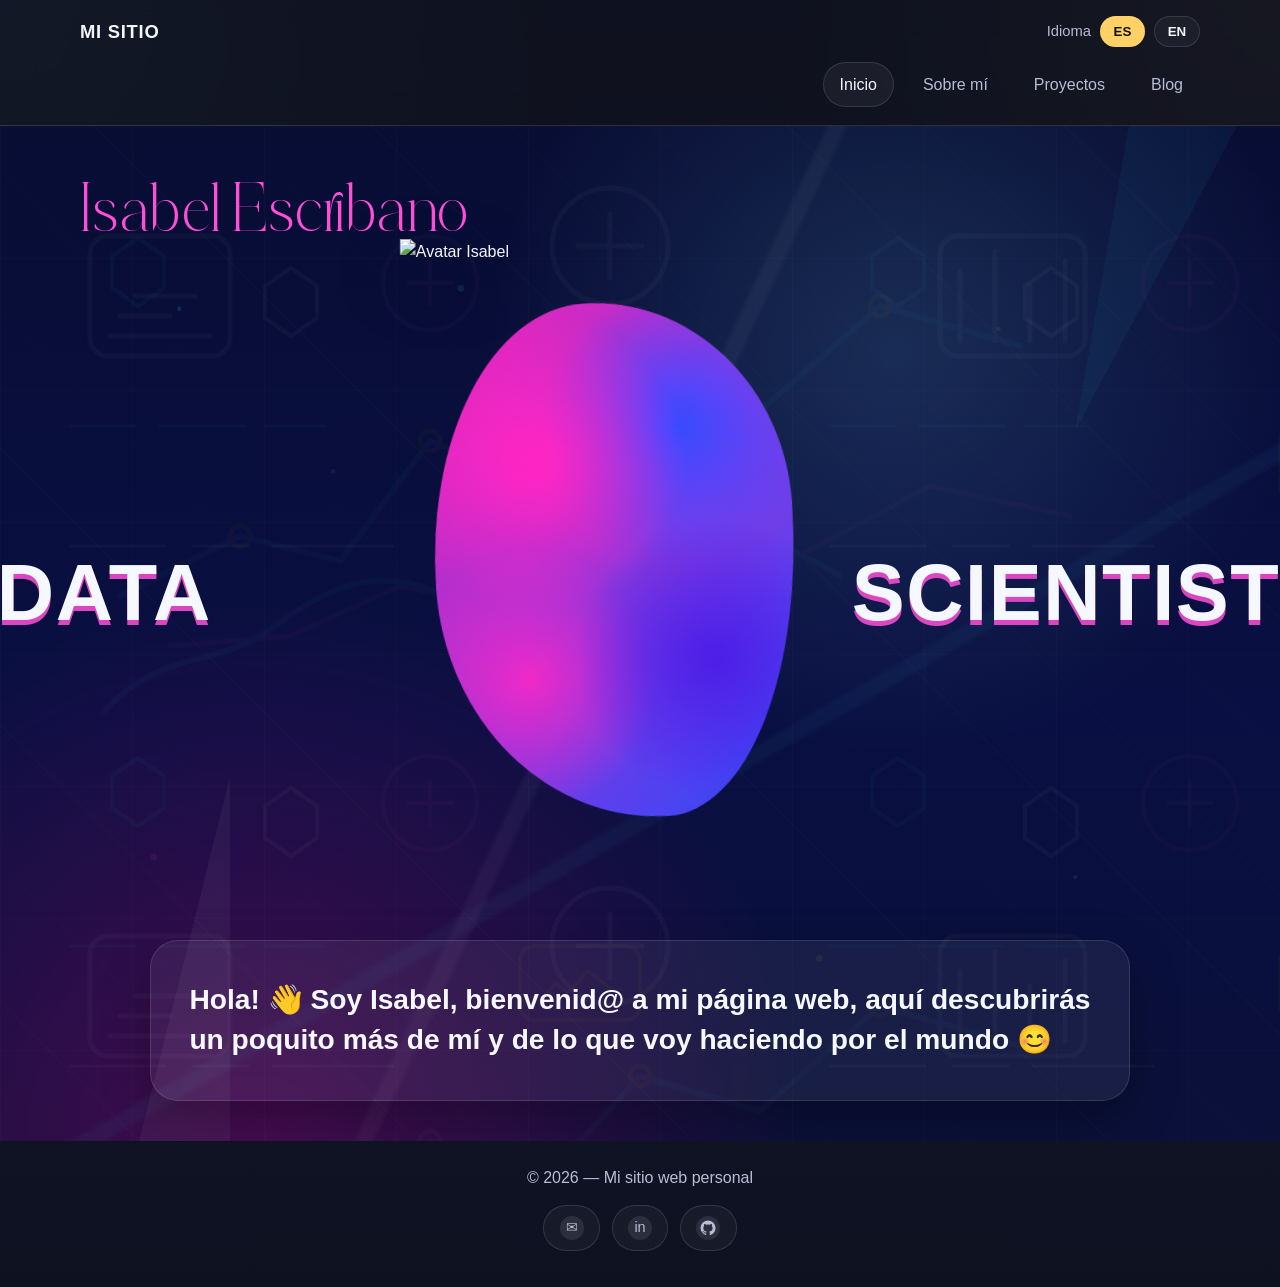
==== index.html @ a88d7e88 "Initial site" ====
<!doctype html>
<html lang="es">
<head>
  <meta charset="utf-8">
  <meta name="viewport" content="width=device-width, initial-scale=1">
  <title>Inicio | Mi sitio</title>
  <link rel="stylesheet" href="styles.css">
</head>
<body data-page="home" data-title-es="Inicio | Mi sitio" data-title-en="Home | My site">
  <header class="site-header">
    <div class="container header-shell">
      <div class="header-top">
        <a class="brand" href="index.html" data-i18n="brand"></a>
        <div class="language-switch" aria-label="Language selector">
          <span class="language-label" data-i18n="language.label"></span>
          <button type="button" class="lang-btn" data-lang-switch="es">ES</button>
          <button type="button" class="lang-btn" data-lang-switch="en">EN</button>
        </div>
      </div>
      <nav class="site-nav" aria-label="Main navigation">
        <a class="nav-link is-active" href="index.html" data-i18n="nav.home"></a>
        <a class="nav-link" href="about.html" data-i18n="nav.about"></a>
        <a class="nav-link" href="projects.html" data-i18n="nav.projects"></a>
        <a class="nav-link" href="blog.html" data-i18n="nav.blog"></a>
      </nav>
    </div>
  </header>

  <main>
    <section class="hero-home-poster">
      <div class="container">
        <div class="poster-header-row">
          <p class="poster-name" data-i18n="home.posterName"></p>
        </div>

        <div class="poster-stage">
          <h2 class="poster-word poster-word-left" data-i18n="home.posterWordLeft"></h2>

          <div class="poster-avatar-wrap">
            <div class="poster-blob" aria-hidden="true"></div>
            <img class="poster-avatar" src="file:///C:/Users/isabe/Downloads/ChatGPT%20Image%2010%20jul%202026,%2013_57_57-Photoroom.png" alt="Avatar Isabel" onerror="this.onerror=null;this.src='https://picsum.photos/seed/avatar-fallback/780/1080';">
          </div>

          <h2 class="poster-word poster-word-right" data-i18n="home.posterWordRight"></h2>
        </div>

        <article class="home-intro-card">
          <p class="home-intro-text" data-i18n="home.intro"></p>
        </article>
      </div>
    </section>
  </main>

  <footer class="site-footer">
    <div class="container footer-copy" data-i18n="footer.copy"></div>
    <div class="container footer-socials">
      <a class="social-link" href="mailto:isabelcirbonera@gmail.com" aria-label="Correo electrónico"><span class="social-icon">✉</span></a>
      <a class="social-link" href="https://www.linkedin.com/in/isabelescribanomanero" target="_blank" rel="noreferrer" aria-label="LinkedIn"><span class="social-icon">in</span></a>
      <a class="social-link" href="https://github.com/IsaEscman" target="_blank" rel="noreferrer" aria-label="GitHub"><span class="social-icon social-icon-github"><svg viewBox="0 0 16 16" aria-hidden="true" focusable="false"><path d="M8 .6a7.4 7.4 0 0 0-2.34 14.43c.37.06.5-.16.5-.35v-1.22c-2.03.44-2.46-.86-2.46-.86-.33-.84-.8-1.06-.8-1.06-.66-.45.05-.44.05-.44.73.05 1.12.75 1.12.75.65 1.11 1.7.79 2.12.61.06-.48.25-.79.45-.97-1.62-.19-3.33-.81-3.33-3.61 0-.8.29-1.46.75-1.97-.08-.18-.33-.93.07-1.95 0 0 .61-.2 2 .75a7 7 0 0 1 3.64 0c1.39-.95 2-.75 2-.75.4 1.02.15 1.77.07 1.95.46.51.75 1.17.75 1.97 0 2.8-1.71 3.42-3.34 3.61.26.22.49.65.49 1.31v1.94c0 .19.13.41.5.35A7.4 7.4 0 0 0 8 .6Z"/></svg></span></a>
    </div>
  </footer>

  <script src="script.js"></script>
</body>
</html>
---- styles.css ----
@font-face {
  font-family: 'PerfectRomantic';
  src: url('perfect_romantic/PerfectRomantic-Regular.ttf') format('truetype');
  font-weight: 400;
  font-style: normal;
}

:root {
  --bg: #0f1220;
  --bg-soft: #171b2f;
  --panel: rgba(255, 255, 255, 0.06);
  --border: rgba(255, 255, 255, 0.12);
  --text: #f4f6fb;
  --muted: #b6bdd4;
  --accent: #ffd166;
  --accent-2: #7bdff2;
  --shadow: 0 18px 48px rgba(0, 0, 0, 0.28);
}

* {
  box-sizing: border-box;
}

html {
  scroll-behavior: smooth;
}

body {
  margin: 0;
  color: var(--text);
  background:
    radial-gradient(circle at top left, rgba(123, 223, 242, 0.18), transparent 30%),
    radial-gradient(circle at top right, rgba(255, 209, 102, 0.16), transparent 26%),
    linear-gradient(180deg, #0f1220 0%, #11172a 50%, #0e1120 100%);
  font-family: Inter, "Segoe UI", Arial, sans-serif;
  line-height: 1.6;
}

a {
  color: inherit;
}

.container {
  width: min(1120px, calc(100% - 2rem));
  margin: 0 auto;
}

.site-header {
  position: sticky;
  top: 0;
  z-index: 30;
  backdrop-filter: blur(18px);
  background: rgba(15, 18, 32, 0.8);
  border-bottom: 1px solid var(--border);
}

.header-shell {
  padding: 1rem 0 1.1rem;
}

.header-top {
  display: flex;
  align-items: center;
  justify-content: space-between;
  gap: 1rem;
}

.brand {
  text-decoration: none;
  font-size: 1.15rem;
  font-weight: 700;
  letter-spacing: 0.04em;
  text-transform: uppercase;
}

.language-switch {
  display: flex;
  align-items: center;
  gap: 0.55rem;
  flex-wrap: wrap;
}

.language-label {
  color: var(--muted);
  font-size: 0.92rem;
}

.lang-btn,
.nav-link,
.btn {
  border-radius: 999px;
  transition: transform 180ms ease, background 180ms ease, color 180ms ease, border-color 180ms ease;
}

.lang-btn {
  border: 1px solid var(--border);
  background: rgba(255, 255, 255, 0.04);
  color: var(--text);
  padding: 0.45rem 0.8rem;
  font-weight: 700;
  cursor: pointer;
}

.lang-btn.is-active {
  background: var(--accent);
  color: #111;
  border-color: transparent;
}

.site-nav {
  margin-top: 0.9rem;
  display: flex;
  justify-content: flex-end;
  gap: 0.75rem;
  flex-wrap: wrap;
}

.nav-link {
  text-decoration: none;
  padding: 0.55rem 1rem;
  border: 1px solid transparent;
  color: var(--muted);
  background: transparent;
}

.nav-link:hover,
.nav-link.is-active {
  color: var(--text);
  border-color: var(--border);
  background: rgba(255, 255, 255, 0.05);
}

.hero,
.page-main {
  padding: 3rem 0 4rem;
}

.hero {
  display: grid;
  grid-template-columns: minmax(0, 1.35fr) minmax(280px, 0.65fr);
  gap: 1.5rem;
  align-items: stretch;
}

.hero-copy,
.hero-panel,
.info-card,
.content-card,
.project-card {
  background: linear-gradient(180deg, var(--panel), rgba(255, 255, 255, 0.035));
  border: 1px solid var(--border);
  box-shadow: var(--shadow);
  border-radius: 24px;
}

.hero-copy,
.hero-panel,
.info-card,
.content-card {
  padding: 2rem;
}

.eyebrow {
  margin: 0 0 0.75rem;
  color: var(--accent-2);
  text-transform: uppercase;
  letter-spacing: 0.16em;
  font-size: 0.78rem;
  font-weight: 700;
}

h1,
h2,
h3,
p {
  margin-top: 0;
}

h1 {
  font-size: clamp(2.35rem, 4vw, 4.4rem);
  line-height: 1.02;
  margin-bottom: 1rem;
}

.lead {
  font-size: 1.08rem;
  color: var(--muted);
  max-width: 60ch;
}

.hero-actions {
  display: flex;
  gap: 0.85rem;
  flex-wrap: wrap;
  margin-top: 1.5rem;
}

.btn {
  display: inline-flex;
  align-items: center;
  justify-content: center;
  gap: 0.45rem;
  padding: 0.8rem 1.15rem;
  border: 1px solid transparent;
  background: var(--accent);
  color: #171717;
  font-weight: 700;
  text-decoration: none;
  cursor: pointer;
}

.btn:hover,
.lang-btn:hover,
.nav-link:hover,
.project-card-link:hover {
  transform: translateY(-1px);
}

.btn-secondary {
  background: transparent;
  color: var(--text);
  border-color: var(--border);
}

.hero-panel {
  display: flex;
  flex-direction: column;
  justify-content: center;
  gap: 1rem;
}

.hero-home-poster {
  position: relative;
  padding: 2rem 0 2.5rem;
  background:
    radial-gradient(circle at 20% 100%, rgba(255, 0, 153, 0.24), transparent 38%),
    radial-gradient(circle at 70% 22%, rgba(123, 223, 242, 0.15), transparent 34%),
    linear-gradient(180deg, #080d34 0%, #090f42 58%, #0a1038 100%);
  overflow: hidden;
}

.hero-home-poster::before,
.hero-home-poster::after {
  content: '';
  position: absolute;
  inset: 0;
  pointer-events: none;
}

.hero-home-poster::before {
  background:
    radial-gradient(circle at 12% 72%, rgba(255, 79, 216, 0.1) 0 3px, transparent 3.8px),
    radial-gradient(circle at 36% 16%, rgba(51, 232, 255, 0.12) 0 3px, transparent 3.8px),
    radial-gradient(circle at 64% 82%, rgba(255, 212, 0, 0.08) 0 3px, transparent 3.8px),
    conic-gradient(from 180deg at 18% 64%, rgba(255, 255, 255, 0.06) 0deg 14deg, transparent 14deg 360deg),
    conic-gradient(from 10deg at 84% 30%, rgba(51, 232, 255, 0.06) 0deg 18deg, transparent 18deg 360deg),
    radial-gradient(circle at 14% 18%, rgba(51, 232, 255, 0.16) 0 2px, transparent 2.6px),
    radial-gradient(circle at 26% 34%, rgba(255, 79, 216, 0.12) 0 2px, transparent 2.6px),
    radial-gradient(circle at 78% 20%, rgba(255, 212, 0, 0.09) 0 2px, transparent 2.6px),
    radial-gradient(circle at 84% 74%, rgba(51, 232, 255, 0.1) 0 2px, transparent 2.6px),
    repeating-linear-gradient(45deg, rgba(255, 255, 255, 0.02) 0 1px, transparent 1px 98px),
    linear-gradient(115deg, transparent 47%, rgba(255, 255, 255, 0.05) 47.4%, rgba(255, 255, 255, 0.05) 48.1%, transparent 48.5%),
    linear-gradient(150deg, transparent 60%, rgba(51, 232, 255, 0.05) 60.4%, rgba(51, 232, 255, 0.05) 61.1%, transparent 61.5%),
    repeating-linear-gradient(90deg, rgba(255, 255, 255, 0.025) 0 1px, transparent 1px 132px),
    repeating-linear-gradient(180deg, rgba(255, 255, 255, 0.02) 0 1px, transparent 1px 132px);
  opacity: 0.8;
}

.hero-home-poster::after {
  background-image:
    url("data:image/svg+xml,%3Csvg xmlns='http://www.w3.org/2000/svg' viewBox='0 0 1200 700'%3E%3Cg fill='none' stroke-linecap='round' stroke-linejoin='round' opacity='0.22'%3E%3Cpath d='M120 470 L240 410 L340 435 L430 315 L540 360 L640 250 L760 285 L880 180 L1020 220' stroke='%2333e8ff' stroke-width='6'/%3E%3Cpath d='M170 520 L290 510 L400 460 L520 485 L650 430 L780 440 L930 360 L1070 390' stroke='%23ff4fd8' stroke-width='5'/%3E%3Ccircle cx='240' cy='410' r='10' stroke='%23ffd400' stroke-width='5'/%3E%3Ccircle cx='430' cy='315' r='10' stroke='%23ffd400' stroke-width='5'/%3E%3Ccircle cx='640' cy='250' r='10' stroke='%23ffd400' stroke-width='5'/%3E%3Ccircle cx='880' cy='180' r='10' stroke='%23ffd400' stroke-width='5'/%3E%3Crect x='90' y='110' width='140' height='120' rx='18' stroke='%23ffffff' stroke-width='5'/%3E%3Cpath d='M110 210 H210 M120 190 H170 M135 170 H195' stroke='%23ffffff' stroke-width='5'/%3E%3Crect x='940' y='110' width='145' height='120' rx='18' stroke='%23ffffff' stroke-width='5'/%3E%3Cpath d='M960 215 V145 M995 215 V125 M1030 215 V160 M1065 215 V135' stroke='%23ffffff' stroke-width='5'/%3E%3Ccircle cx='610' cy='120' r='58' stroke='%23ffffff' stroke-width='5'/%3E%3Cpath d='M578 120h64M610 88v64' stroke='%23ffffff' stroke-width='5'/%3E%3Cpath d='M104 585 C165 520, 215 545, 275 500 S385 440, 445 470 S560 545, 630 470 S760 400, 840 450' stroke='%2333e8ff' stroke-width='6'/%3E%3C/g%3E%3C/svg%3E"),
    url("data:image/svg+xml,%3Csvg xmlns='http://www.w3.org/2000/svg' viewBox='0 0 760 520'%3E%3Cg fill='none' stroke-linecap='round' stroke-linejoin='round' opacity='0.24'%3E%3Cpath d='M70 420h95m28 0h55m25 0h120' stroke='%23ffffff' stroke-width='3'/%3E%3Cpath d='M70 300h65m24 0h85m22 0h58' stroke='%2333e8ff' stroke-width='3'/%3E%3Cpath d='M430 110c26 0 47 21 47 47s-21 47-47 47s-47-21-47-47s21-47 47-47z' stroke='%23ff4fd8' stroke-width='4'/%3E%3Cpath d='M408 157h44M430 135v44' stroke='%23ff4fd8' stroke-width='4'/%3E%3Crect x='520' y='300' width='120' height='74' rx='14' stroke='%23ffd400' stroke-width='4'/%3E%3Cpath d='M540 355l16-18l12 10l20-22l26 20' stroke='%23ffd400' stroke-width='4'/%3E%3Cpath d='M112 130l26-18l26 18v32l-26 18l-26-18z' stroke='%2333e8ff' stroke-width='4'/%3E%3Cpath d='M265 160l26-18l26 18v32l-26 18l-26-18z' stroke='%23ffffff' stroke-width='4'/%3E%3C/g%3E%3C/svg%3E");
  background-repeat: repeat, repeat;
  background-size: 1200px 700px, 760px 520px;
  opacity: 0.13;
}

.hero-home-poster .container {
  display: flex;
  flex-direction: column;
  justify-content: center;
  align-items: stretch;
  position: relative;
  z-index: 1;
}

.home-intro-card {
  width: min(100%, 980px);
  margin: 1.5rem auto 0;
  padding: clamp(1.5rem, 3vw, 2.4rem);
  border-radius: 28px;
  background: rgba(255, 255, 255, 0.06);
  border: 1px solid rgba(255, 255, 255, 0.12);
  box-shadow: var(--shadow);
}

.home-intro-text {
  margin: 0;
  color: #f6f8ff;
  font-size: clamp(1.25rem, 2.2vw, 1.8rem);
  line-height: 1.45;
  font-weight: 600;
  text-wrap: balance;
}

.poster-header-row {
  display: grid;
  grid-template-columns: auto auto;
  justify-content: start;
  align-items: center;
  gap: 0.8rem;
  margin-bottom: 0.75rem;
}

.poster-name {
  font-family: 'PerfectRomantic', cursive;
  margin: 0;
  font-size: clamp(3rem, 5.6vw, 5.35rem);
  font-weight: 400;
  color: #ff4fd8;
  letter-spacing: 0;
  justify-self: start;
  text-align: left;
  grid-column: 1;
}

.poster-stage {
  margin-top: -1rem;
  min-height: min(72vh, 760px);
  position: relative;
  isolation: isolate;
  display: grid;
  grid-template-columns: minmax(0, 1.28fr) minmax(260px, 430px) minmax(0, 0.72fr);
  align-items: center;
  gap: clamp(1rem, 2.8vw, 3rem);
  width: min(100%, 1320px);
  padding-inline: clamp(1rem, 2.6vw, 2.2rem);
  box-sizing: border-box;
  margin-left: auto;
  margin-right: auto;
  transform: translateX(clamp(-68px, -4.8vw, -28px));
}

.poster-word {
  margin: 0;
  position: static;
  transform: translateX(-55px);
  width: 100%;
  font-size: clamp(2.35rem, 6.2vw, 6.5rem);
  line-height: 0.82;
  color: #f6f8ff;
  text-transform: uppercase;
  font-weight: 900;
  letter-spacing: 0.02em;
  text-shadow: 0 5px 0 rgba(255, 79, 216, 0.85);
  z-index: 1;
  pointer-events: none;
}

.poster-word-left {
  grid-column: 1;
  justify-self: stretch;
  text-align: left;
}

.poster-word-right {
  grid-column: 3;
  justify-self: start;
  text-align: left;
  max-width: 10ch;
}

.poster-avatar-wrap {
  grid-column: 2;
  width: min(100%, 480px);
  margin: 0 auto;
  transform: translate(clamp(-42px, -3.2vw, -18px), clamp(-38px, -3vw, -18px));
  position: relative;
  z-index: 3;
  min-height: min(70vh, 700px);
}

.poster-blob {
  position: absolute;
  inset: 10% 8% 8% 8%;
  z-index: 0;
  background:
    radial-gradient(circle at 30% 30%, rgba(255, 42, 185, 0.9), transparent 34%),
    radial-gradient(circle at 70% 25%, rgba(46, 79, 255, 0.9), transparent 30%),
    radial-gradient(circle at 76% 70%, rgba(71, 27, 214, 0.86), transparent 31%),
    radial-gradient(circle at 24% 72%, rgba(255, 42, 185, 0.76), transparent 28%),
    linear-gradient(135deg, rgba(255, 42, 185, 0.9), rgba(46, 79, 255, 0.92));
  border-radius: 46% 54% 40% 60% / 53% 41% 59% 47%;
  filter: blur(0.2px) saturate(1.1);
  transform: rotate(-4deg);
}

.poster-avatar {
  position: relative;
  z-index: 1;
  width: 100%;
  max-height: min(70vh, 700px);
  margin: 0 auto;
  object-fit: contain;
  filter: drop-shadow(0 22px 40px rgba(0, 0, 0, 0.45));
}

.poster-pill {
  display: inline-flex;
  align-items: center;
  justify-content: center;
  padding: 0.8rem 1.3rem;
  border-radius: 999px;
  font-weight: 700;
  font-size: 0.95rem;
  box-shadow: var(--shadow);
}

.poster-pill-yellow {
  background: #ffd400;
  color: #111;
  justify-self: start;
  width: fit-content;
  max-width: max-content;
  padding: 0.62rem 1.06rem;
  white-space: nowrap;
  transform: rotate(-7deg) translateY(-4px);
}

.poster-pill-pink {
  position: absolute;
  right: 4%;
  bottom: 10%;
  background: #ff2ab9;
  color: #fff;
  transform: rotate(7deg);
}

.poster-skill-row {
  margin-top: 0.8rem;
  display: flex;
  gap: 0.7rem;
  flex-wrap: wrap;
  justify-content: center;
}

.poster-chip {
  border: 2px solid;
  border-radius: 999px;
  padding: 0.55rem 0.9rem;
  font-weight: 800;
  font-size: 0.9rem;
  text-transform: uppercase;
  background: rgba(11, 17, 56, 0.88);
}

.chip-yellow {
  border-color: #ffe44d;
  color: #ffe44d;
}

.chip-pink {
  border-color: #ff4fd8;
  color: #ff4fd8;
}

.chip-cyan {
  border-color: #33e8ff;
  color: #33e8ff;
}

.poster-copy {
  margin-top: 1.2rem;
  padding: 1.35rem 1.4rem;
  background: rgba(255, 255, 255, 0.05);
  border: 1px solid rgba(255, 255, 255, 0.11);
  border-radius: 20px;
}

.home-footer-links {
  display: flex;
  justify-content: center;
  gap: 0.85rem;
  flex-wrap: wrap;
  margin-top: 1rem;
}

.social-link {
  display: inline-flex;
  align-items: center;
  gap: 0.5rem;
  padding: 0.65rem 0.95rem;
  border-radius: 999px;
  border: 1px solid var(--border);
  text-decoration: none;
  background: rgba(255, 255, 255, 0.04);
}

.social-icon {
  display: inline-flex;
  align-items: center;
  justify-content: center;
  width: 1.5rem;
  height: 1.5rem;
  border-radius: 50%;
  background: rgba(255, 255, 255, 0.09);
  font-size: 0.9rem;
}

.social-icon svg {
  width: 1rem;
  height: 1rem;
  display: block;
  fill: currentColor;
}

.panel-kicker {
  margin: 0;
  color: var(--accent);
  font-weight: 700;
}

.panel-list,
.skill-list {
  margin: 0;
  padding-left: 1.1rem;
  color: var(--muted);
}

.section-grid,
.content-grid {
  display: grid;
  grid-template-columns: repeat(3, minmax(0, 1fr));
  gap: 1.2rem;
}

.content-grid.one-wide {
  grid-template-columns: 1fr;
}

.about-flow {
  display: grid;
  gap: 1.5rem;
  max-width: 760px;
  padding-bottom: 1rem;
}

.about-flow article {
  padding: 0;
}

.about-flow h2 {
  margin-bottom: 0.55rem;
}

.about-flow p,
.about-flow li {
  font-size: 1.06rem;
  color: var(--text);
}

.content-grid.two-up {
  grid-template-columns: minmax(0, 1.25fr) minmax(0, 0.95fr);
}

.page-hero {
  padding: 1rem 0 1.5rem;
}

.page-hero h1 {
  font-size: clamp(2rem, 3vw, 3.25rem);
  margin-bottom: 0.8rem;
}

.project-grid {
  display: grid;
  grid-template-columns: repeat(3, minmax(0, 1fr));
  gap: 1rem;
}

.project-card {
  padding: 1.2rem;
  background: rgba(255, 255, 255, 0.04);
}

.project-tag {
  display: inline-flex;
  margin-bottom: 0.75rem;
  padding: 0.28rem 0.7rem;
  border-radius: 999px;
  background: rgba(123, 223, 242, 0.15);
  color: var(--accent-2);
  font-size: 0.78rem;
  font-weight: 700;
}

.project-card-link {
  display: block;
  text-decoration: none;
  color: inherit;
}

.filters label {
  display: grid;
  gap: 0.4rem;
  color: var(--muted);
}

input,
select,
textarea {
  width: 100%;
  border: 1px solid var(--border);
  border-radius: 16px;
  background: rgba(255, 255, 255, 0.05);
  color: var(--text);
  padding: 0.8rem 0.95rem;
  font: inherit;
}

input::placeholder,
textarea::placeholder {
  color: #9ca7c7;
}

select {
  appearance: none;
}

.carousel-title {
  margin: 0;
  font-size: 1.4rem;
}

.carousel-subtitle {
  margin: 0;
  color: var(--muted);
}

.carousel {
  display: grid;
  grid-template-columns: auto minmax(0, 1fr) auto;
  gap: 0.75rem;
  align-items: center;
}

.carousel-viewport {
  position: relative;
  min-height: 100vh;
  height: 100vh;
  overflow: visible;
}

.carousel-stage {
  position: relative;
  min-height: 100vh;
  height: 100vh;
}

.carousel-slide {
  position: absolute;
  left: 50%;
  top: 50%;
  width: min(88vw, 1180px);
  transform: translate(-50%, -50%) scale(0.82);
  opacity: 0;
  filter: blur(7px) saturate(0.9);
  z-index: 1;
  transition: transform 1100ms ease, opacity 1100ms ease, filter 1100ms ease;
  pointer-events: none;
}

.carousel-slide.is-active {
  opacity: 1;
  filter: none;
  transform: translate(-50%, -50%) scale(1);
  z-index: 3;
  pointer-events: auto;
}

.carousel-slide.is-prev {
  opacity: 0.34;
  filter: blur(5px) saturate(0.85);
  transform: translate(-94%, -50%) scale(0.88);
  z-index: 2;
}

.carousel-slide.is-next {
  opacity: 0.34;
  filter: blur(5px) saturate(0.85);
  transform: translate(-6%, -50%) scale(0.88);
  z-index: 2;
}

.carousel-slide img {
  display: block;
  width: 100%;
  height: 100vh;
  object-fit: cover;
  border-radius: 0;
  box-shadow: var(--shadow);
}

.carousel-caption {
  position: absolute;
  inset: auto 0 0 0;
  padding: 1rem 1.1rem 1.1rem;
  background: linear-gradient(180deg, transparent, rgba(8, 10, 16, 0.82));
}

.carousel-caption h3,
.carousel-caption p {
  margin: 0;
}

.carousel-caption p {
  color: rgba(244, 246, 251, 0.78);
}

.carousel-nav {
  width: 3rem;
  height: 3rem;
  display: inline-flex;
  align-items: center;
  justify-content: center;
  border-radius: 999px;
  border: 1px solid var(--border);
  background: rgba(255, 255, 255, 0.04);
  color: var(--text);
  font-size: 1.3rem;
  cursor: pointer;
  z-index: 4;
  backdrop-filter: blur(10px);
}

.carousel-dots {
  display: flex;
  justify-content: center;
  gap: 0.5rem;
  padding: 0 0 2rem;
}

.carousel-dot {
  width: 0.7rem;
  height: 0.7rem;
  border-radius: 50%;
  border: 0;
  background: rgba(255, 255, 255, 0.28);
  cursor: pointer;
}

.carousel-dot.is-active {
  background: var(--accent);
}

.blog-layout {
  display: grid;
  grid-template-columns: 280px minmax(0, 1fr);
  gap: 1.2rem;
  align-items: start;
}

.filters {
  position: sticky;
  top: 8.2rem;
}

.post-list {
  display: grid;
  gap: 1rem;
}

.post-card {
  padding: 1.4rem;
  border-radius: 22px;
  background: linear-gradient(180deg, var(--panel), rgba(255, 255, 255, 0.03));
  border: 1px solid var(--border);
  box-shadow: var(--shadow);
}

.post-meta {
  display: flex;
  gap: 0.75rem;
  flex-wrap: wrap;
  color: var(--muted);
  font-size: 0.9rem;
}

.post-date {
  color: var(--accent-2);
  font-weight: 700;
}

.post-tags {
  display: flex;
  gap: 0.5rem;
  flex-wrap: wrap;
  margin-top: 1rem;
}

.tag {
  padding: 0.3rem 0.65rem;
  border-radius: 999px;
  border: 1px solid var(--border);
  color: var(--muted);
  font-size: 0.8rem;
}

.post-link {
  margin-top: 1rem;
  align-self: flex-start;
}

.empty-state {
  padding: 1rem 1.2rem;
  border: 1px dashed var(--border);
  border-radius: 18px;
  color: var(--muted);
}

.detail-actions {
  margin-top: 1.4rem;
}

.detail-page .content-card {
  height: 100%;
}

.site-footer {
  padding: 1.5rem 0 2.2rem;
  color: var(--muted);
}

.footer-copy {
  text-align: center;
}

.footer-socials {
  display: flex;
  justify-content: center;
  gap: 0.75rem;
  flex-wrap: wrap;
  margin-top: 0.9rem;
}

@media (max-width: 960px) {
  .hero,
  .section-grid,
  .content-grid.two-up,
  .blog-layout,
  .project-grid {
    grid-template-columns: 1fr;
  }

  .poster-stage {
    min-height: auto;
    display: grid;
    grid-template-columns: 1fr;
    gap: 0.8rem;
    transform: none;
  }

  .poster-word {
    font-size: clamp(3rem, 15vw, 6.2rem);
    line-height: 0.9;
    transform: none;
    text-align: center;
    justify-self: center;
  }

  .poster-word-left,
  .poster-word-right {
    justify-self: center;
  }

  .poster-pill-pink {
    position: static;
    justify-self: center;
  }

  .poster-avatar-wrap {
    width: min(86vw, 500px);
    min-height: auto;
    transform: none;
  }

  .poster-avatar {
    max-height: 54vh;
  }

  .filters {
    position: static;
  }
}

@media (max-width: 720px) {
  .header-top {
    flex-direction: column;
    align-items: flex-start;
  }

  .site-nav {
    justify-content: flex-start;
  }

  .hero-copy,
  .info-card,
  .content-card {
    padding: 1.35rem;
    border-radius: 20px;
  }

  .hero-home-poster {
    padding-top: 1.2rem;
  }

  .poster-name {
    font-size: clamp(1.9rem, 11vw, 2.8rem);
  }

  .poster-pill {
    font-size: 0.82rem;
    padding: 0.62rem 1rem;
  }

  .poster-skill-row {
    justify-content: flex-start;
  }

  .poster-chip {
    font-size: 0.8rem;
    padding: 0.45rem 0.75rem;
  }

  .poster-copy {
    padding: 1rem;
  }

  .carousel {
    grid-template-columns: 1fr;
  }

  .carousel-viewport,
  .carousel-stage {
    min-height: 72vh;
    height: 72vh;
  }

  .carousel-nav {
    width: 2.4rem;
    height: 2.4rem;
  }

  .carousel-slide img {
    height: 72vh;
  }

  .carousel-slide.is-prev {
    transform: translate(-72%, -50%) scale(0.86);
  }

  .carousel-slide.is-next {
    transform: translate(-28%, -50%) scale(0.86);
  }
}
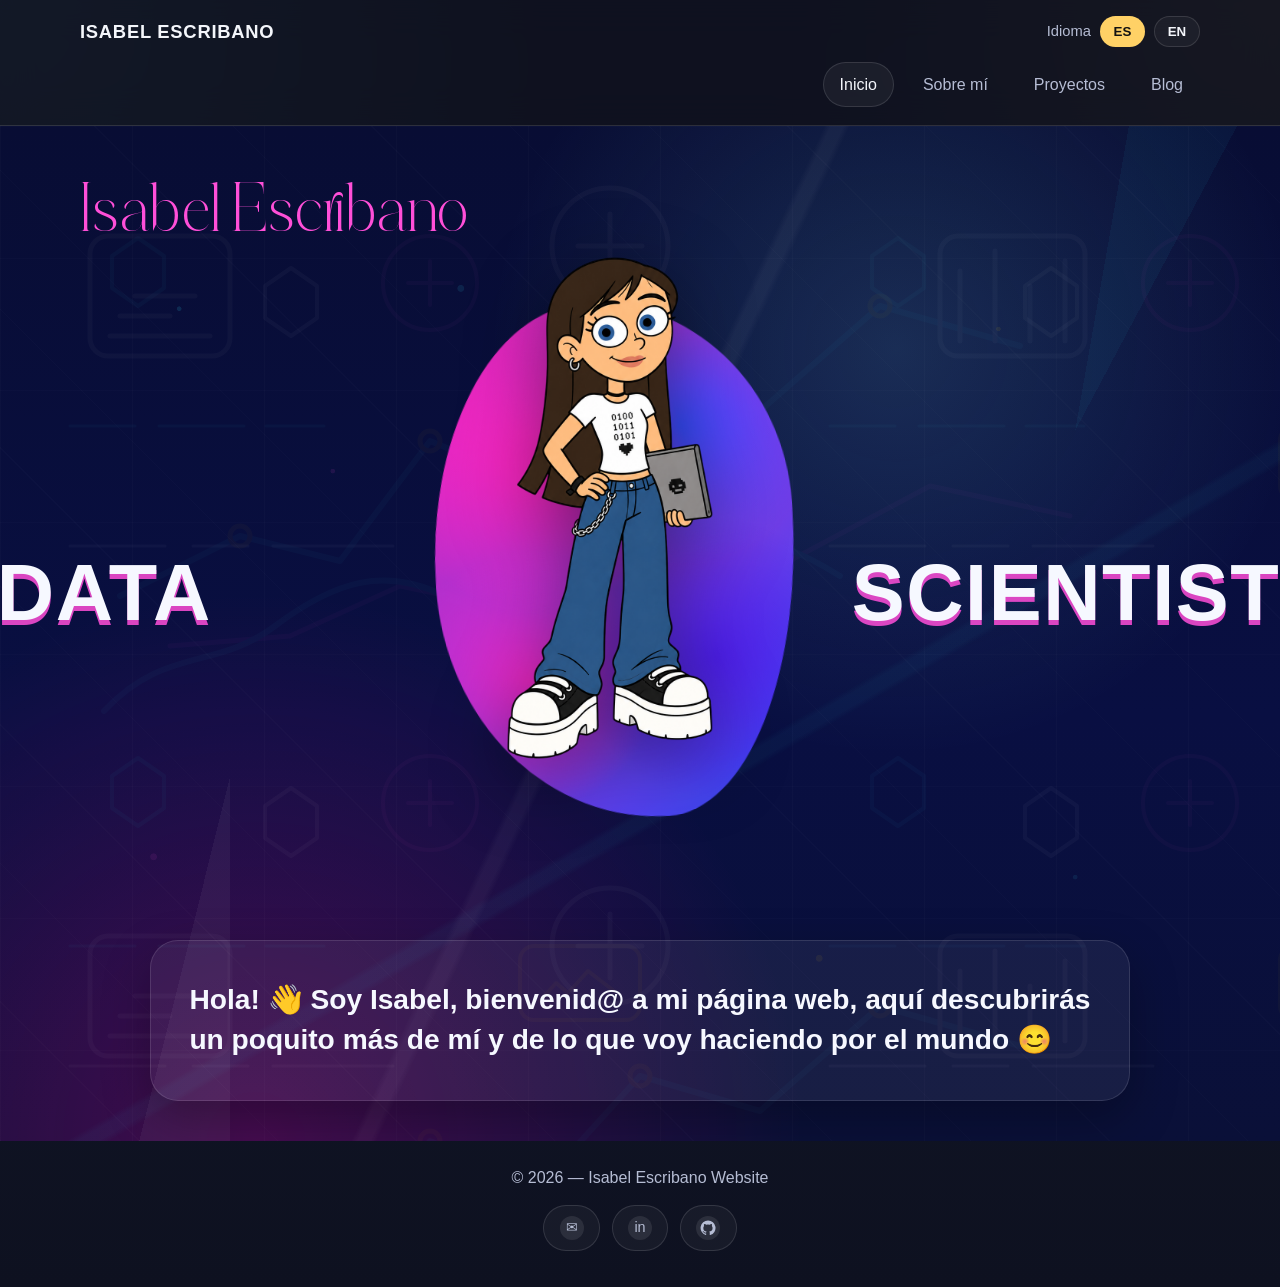
==== commit 6215ef12: "v1.3" ====
--- a/index.html
+++ b/index.html
@@ -3,10 +3,10 @@
 <head>
   <meta charset="utf-8">
   <meta name="viewport" content="width=device-width, initial-scale=1">
-  <title>Inicio | Mi sitio</title>
+  <title>Inicio | Isabel Escribano Website</title>
   <link rel="stylesheet" href="styles.css">
 </head>
-<body data-page="home" data-title-es="Inicio | Mi sitio" data-title-en="Home | My site">
+<body data-page="home" data-title-es="Inicio | Isabel Escribano Website" data-title-en="Home | Isabel Escribano Website">
   <header class="site-header">
     <div class="container header-shell">
       <div class="header-top">
@@ -38,7 +38,7 @@
 
           <div class="poster-avatar-wrap">
             <div class="poster-blob" aria-hidden="true"></div>
-            <img class="poster-avatar" src="file:///C:/Users/isabe/Downloads/ChatGPT%20Image%2010%20jul%202026,%2013_57_57-Photoroom.png" alt="Avatar Isabel" onerror="this.onerror=null;this.src='https://picsum.photos/seed/avatar-fallback/780/1080';">
+            <img class="poster-avatar" src="ChatGPT Image 10 jul 2026, 04_58_14-Photoroom.png" alt="Avatar Isabel" onerror="this.onerror=null;this.src='https://picsum.photos/seed/avatar-fallback/780/1080';">
           </div>
 
           <h2 class="poster-word poster-word-right" data-i18n="home.posterWordRight"></h2>
--- a/styles.css
+++ b/styles.css
@@ -527,6 +527,11 @@
   color: var(--muted);
 }
 
+.skill-list.no-bullets {
+  list-style: none;
+  padding-left: 0;
+}
+
 .section-grid,
 .content-grid {
   display: grid;
@@ -545,6 +550,23 @@
   padding-bottom: 1rem;
 }
 
+.about-illustration {
+  position: relative;
+  width: min(100%, 980px);
+  margin: -0.75rem auto 1.2rem;
+  z-index: 2;
+}
+
+.about-illustration-image {
+  display: block;
+  width: min(100%, 560px);
+  margin-left: auto;
+  margin-right: auto;
+  transform: rotate(-7deg) translateX(18px);
+  filter: drop-shadow(0 18px 30px rgba(0, 0, 0, 0.25));
+  pointer-events: none;
+}
+
 .about-flow article {
   padding: 0;
 }
@@ -564,6 +586,7 @@
 }
 
 .page-hero {
+  position: relative;
   padding: 1rem 0 1.5rem;
 }
 
@@ -581,6 +604,22 @@
 .project-card {
   padding: 1.2rem;
   background: rgba(255, 255, 255, 0.04);
+}
+
+.projects-illustration {
+  position: absolute;
+  top: -0.45rem;
+  right: 0;
+  width: min(28vw, 322px);
+  z-index: 1;
+  pointer-events: none;
+}
+
+.projects-illustration-image {
+  display: block;
+  width: 100%;
+  transform: translateX(8px);
+  filter: drop-shadow(0 18px 30px rgba(0, 0, 0, 0.22));
 }
 
 .project-tag {
@@ -770,12 +809,17 @@
   gap: 1rem;
 }
 
-.post-card {
-  padding: 1.4rem;
-  border-radius: 22px;
-  background: linear-gradient(180deg, var(--panel), rgba(255, 255, 255, 0.03));
-  border: 1px solid var(--border);
-  box-shadow: var(--shadow);
+.post-entry {
+  padding: 0 0 1.3rem;
+  border-bottom: 1px solid var(--border);
+}
+
+.post-entry:last-child {
+  border-bottom: 0;
+}
+
+.post-title {
+  margin: 0.35rem 0 0.45rem;
 }
 
 .post-meta {
@@ -809,6 +853,28 @@
 .post-link {
   margin-top: 1rem;
   align-self: flex-start;
+}
+
+.blog-article {
+  max-width: 900px;
+  margin: 0 auto;
+}
+
+.blog-article h2 {
+  margin: 1.7rem 0 0.55rem;
+  font-size: clamp(1.3rem, 2.4vw, 1.75rem);
+}
+
+.blog-article p {
+  margin: 0 0 0.95rem;
+  color: #d7def6;
+  line-height: 1.72;
+  font-size: 1.03rem;
+}
+
+.blog-intro {
+  font-size: 1.13rem;
+  color: #edf1ff;
 }
 
 .empty-state {
@@ -891,6 +957,16 @@
   .filters {
     position: static;
   }
+
+  .projects-illustration {
+    position: static;
+    width: min(100%, 420px);
+    margin: 0.8rem 0 0 auto;
+  }
+
+  .about-illustration {
+    margin-top: 0.4rem;
+  }
 }
 
 @media (max-width: 720px) {
@@ -936,6 +1012,20 @@
     padding: 1rem;
   }
 
+  .about-illustration-image {
+    width: min(100%, 420px);
+    transform: rotate(-4deg) translateX(6px);
+  }
+
+  .projects-illustration {
+    margin-left: auto;
+    margin-right: auto;
+  }
+
+  .projects-illustration-image {
+    transform: none;
+  }
+
   .carousel {
     grid-template-columns: 1fr;
   }
